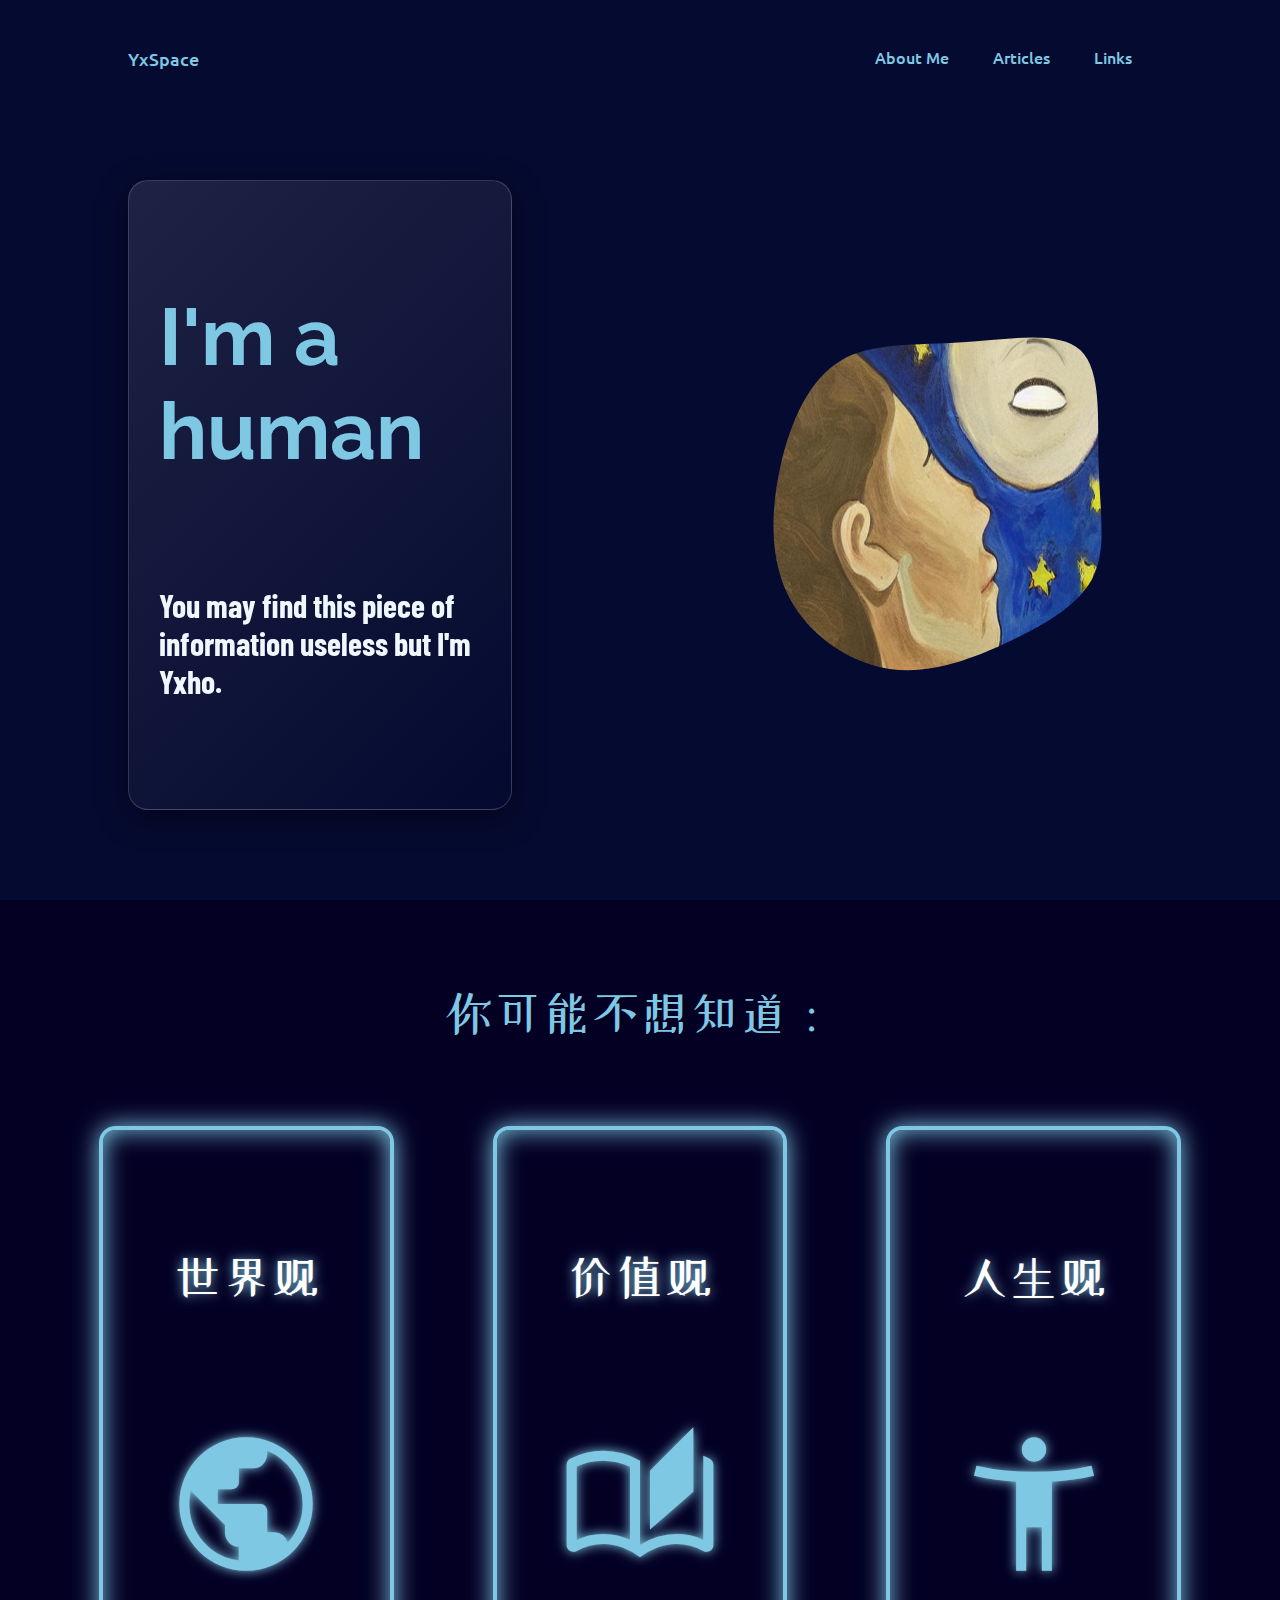
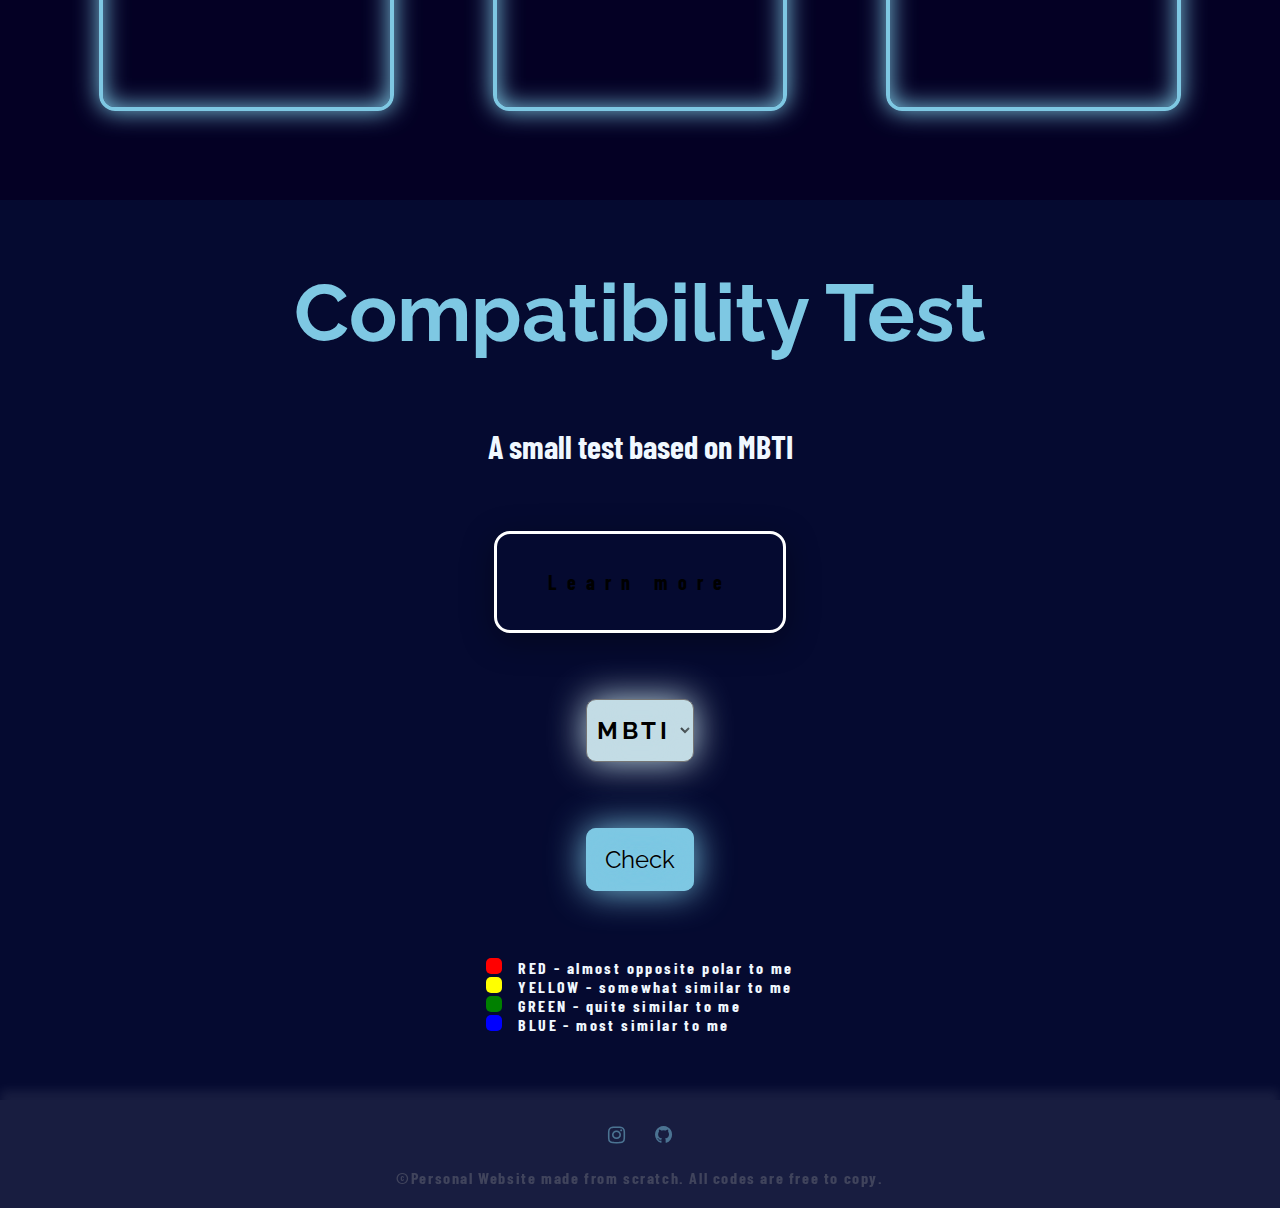
==== index.html @ 9b5974f6 "basic file reader" ====
<!DOCTYPE html>
<html lang="en">
<head>
    <meta charset="UTF-8">
    <meta http-equiv="X-UA-Compatible" content="IE=edge">
    <meta name="viewport" content="width=device-width, initial-scale=1.0">
    <link rel="stylesheet" href="css/commonStyle.css">
    <link rel="stylesheet" href="css/index.css">
    <link rel="stylesheet" href="https://fonts.googleapis.com/css2?family=Material+Symbols+Outlined:opsz,wght,FILL,GRAD@48,400,0,0" />
    <link rel="stylesheet" href="https://cdnjs.cloudflare.com/ajax/libs/font-awesome/4.7.0/css/font-awesome.min.css">
    <title>Yx Space</title>
</head>
<body>
    <header>
        <a href="index.html" class="logo">YxSpace</a>
        <nav>
            <ul class="navLinks">
                <li><a href="index.html">About Me</a></li>
                <li><a href="#">Articles</a></li>
                <li><a href="/subPages/links.html">Links</a></li>
            </ul>
        </nav>
    </header>
    <div class="content1">
        <div class="aboutMe content1ContainerSize">
            <h1>I'm a human</h1>
            <h2>You may find this piece of information useless but I'm Yxho.</h2>
        </div>
        <div class="profilePic content1ContainerSize">
            <img src="images\423219738026201.jpg" alt="randomImage">
        </div>
    </div>
    <div class="content2">
        <p>你可能不想知道：</p>
        <div class="Views">
            <div class="worldView">
                <p>世界观</p>
                <span class="material-symbols-outlined icon">
                    public
                    </span>
            </div>
            <div class="valueView">
                <p>价值观</p>
                <span class="material-symbols-outlined">
                    auto_stories
                    </span>
            </div>
            <div class="lifeView">
                <p>人生观</p>
                <span class="material-symbols-outlined">
                    accessibility_new
                    </span>
            </div>
        </div>
    </div>
    <div class="content3">
        <h1>Compatibility Test</h1>
        <h2>A small test based on MBTI</h2>
        <div id="colorBox">
            <a href="https://personalitymax.com/personality/intp/relationships/">Learn more</a>
          </div>
        <select name="mbti" id="mbti">
            <option disabled selected>MBTI</option>
            <option value="intj" class="intj">intj</option>
            <option value="intp" class="intp">intp</option>
            <option value="entj" class="entj">entj</option>
            <option value="entp" class="entp">entp</option>
            <option value="infj" class="infj">infj</option>
            <option value="infp" class="infp">infp</option>
            <option value="enfj" class="enfj">enfj</option>
            <option value="enfp" class="enfp">enfp</option>
            <option value="istj" class="istj">istj</option>
            <option value="istp" class="istp">istp</option>
            <option value="estj" class="estj">estj</option>
            <option value="estp" class="estp">estp</option>
            <option value="isfj" class="isfj">isfj</option>
            <option value="isfp" class="isfp">isfp</option>
            <option value="esfj" class="esfj">esfj</option>
            <option value="esfp" class="esfp">esfp</option>
          </select>
          <button class="button" onclick="output()">Check</button>
          <div class="MBTICat">
            <p><span style="background-color: red;"></span>RED - almost opposite polar to me</p>
            <p><span style="background-color: yellow;"></span>YELLOW - somewhat similar to me</p>
            <p><span style="background-color: green;"></span>GREEN - quite similar to me</p>
            <p><span style="background-color: blue;"></span>BLUE -  most similar to me</p>
          </div>
    </div>
    <footer>
        <div>
            <a href="https://www.instagram.com/yxho11_27/"><i class="fa fa-instagram"></i></a>
            <a href="https://github.com/yx-05"><i class="fa fa-github"></i></a>
        </div>
        <p>&copy;Personal Website made from scratch. All codes are free to copy.</p>
    </footer>
    <script src="/jsscript/mbtiMatching.js"></script>
</body>
</html>
---- css/commonStyle.css ----
@import url('https://fonts.googleapis.com/css2?family=Ubuntu:wght@500&display=swap');
@import url('https://fonts.googleapis.com/css2?family=Barlow+Condensed:wght@100&family=Raleway:wght@700&family=ZCOOL+XiaoWei&display=swap');

*,
*::before,
*::after { 
    margin: 0; 
    padding: 0; 
    box-sizing: border-box; 
}

body{
    background-color: #050A30;
    position: relative;
    min-height: 100vh;
    display: flex;
    flex-direction: column;
    align-items: center;
    margin: 0;
    padding: 0;
}

li, a{
    font-family: 'Ubuntu', sans-serif;
    font-weight: 500;
    font-size: 16px;
    color:#7EC8E3;
    text-decoration: none;
}

.logo{
    color:#7EC8E3;
    font-size: large;
    cursor: pointer;
}

header{
    height: 10vh;
    width: 100%;
    display: flex;
    justify-content: space-between;
    align-items: center;
    position: absolute;
}

.logo, header nav{
    padding: 0px 10%;
    padding-top: 3vh;
}

.navLinks{
    list-style: none;
}

.navLinks li{
    display: inline-block;
    padding: 0px 20px;
}

.navLinks li a::after{
    content: "";
    background-color: #E9F8F9;
    height: 3px;
    width: 0;
    margin: auto;
    left: 0;
    display: block;
    
}

.navLinks li a:hover:after{
    width: 100%;
    transition: all 0.3s ease 0s;
}

.navLinks li a{
    transition: all 0.3s ease 0s;
}

.navLinks li a:hover{
    color: #E9F8F9;
}

footer{
    position: absolute;
    bottom: 0;
    height: 12vh;
    width: 100%;
    display: flex;
    align-items: center;
    justify-content: space-evenly;
    flex-direction: column;
    overflow: hidden;
    background: rgba(255,255,255,0.08);
    box-shadow: 0px -10px 10px rgba(255,255,255,0.08);
}

footer div a{
    font-size: 1.25em;
    margin: 0px 1vw;
    opacity: 50%;
    transition: all 0.3s ease 0s;
}

footer div a:hover{
    opacity: 100%;
}

footer p{
    color: #9d9d9d;
    opacity: 30%;
    font-family: 'Barlow Condensed', sans-serif;
    letter-spacing: 0.1em;
    font-weight: bold;
}
---- css/index.css ----
@import url('https://fonts.googleapis.com/css2?family=Ubuntu:wght@500&display=swap');
@import url('https://fonts.googleapis.com/css2?family=Barlow+Condensed:wght@100&family=Raleway:wght@700&family=ZCOOL+XiaoWei&display=swap');

.content1{
    display: flex;
    justify-content: space-between;
    align-items: center;
    height: 100vh;
    padding-top: 10vh;
}

.content1ContainerSize{
    width: 50%;
    height: 70vh;
    margin: 50px 10vw;
}

.aboutMe{
    background: linear-gradient(135deg, rgba(255, 255, 255, 0.1), rgba(255, 255, 255, 0));
    backdrop-filter: blur(10px);
    -webkit-backdrop-filter: blur(10px);
    border-radius: 20px;
    border:1px solid rgba(255, 255, 255, 0.18);
    box-shadow: 0 8px 32px 0 rgba(0, 0, 0, 0.37);
    display: flex;
    flex-direction: column;
    align-content: center;
    justify-content: space-evenly;

}

.aboutMe h1, .aboutMe h2{
    margin: 0px 30px;
}

.aboutMe h1, .content3 h1{
    font-size: 5em;
    font-family: 'Raleway', sans-serif;
    color: #7EC8E3;
}

.aboutMe h2, .content3 h2{
    font-size: 2em;
    font-family: 'Barlow Condensed', sans-serif;
    color:aliceblue;
}

.profilePic{
    -webkit-mask-image: url(blob.svg);
    mask-image: url(blob.svg);
    -webkit-mask-repeat: no-repeat;
    mask-repeat: no-repeat;
    mask-position: center;
    -webkit-mask-position: center;
    mask-size: 120%;
    -webkit-mask-size: 120%;
}

.profilePic img{
    width: 100%;
    height: 100%;    
}

.content2{
    background-color: rgb(4, 0, 36);
    height: 100vh;
    width: 100%;
    display: flex;
    flex-direction: column;
    justify-content: space-evenly;
    align-items: center;
}

.content2 p{
    color: #7EC8E3;
    font-size: 3em;
    font-family: 'ZCOOL XiaoWei', sans-serif;
}

.content2 .Views{
    width: 100%;
    display: flex;
    justify-content: space-evenly;
    align-items: center;
}

.content2 .Views div{
    height: 65vh;
    width: 23vw;
    
    cursor: pointer;
    
    text-decoration: none;
    
    border: #7EC8E3 0.25em solid;
    border-radius: 1.0em;
    text-shadow: 0 0 0.125em hsl(0 0% 100% / 0.2), 0 0 0.75em #7EC8E3;
    box-shadow: inset 0 0 1.5em 0 #7EC8E3, 0 0 1.5em 0 #7EC8E3;
    transition: all 0.3s ease 0s;

    display: flex;
    flex-direction: column;
    align-items: center;
    justify-content: space-evenly;
}

.content2 .Views div:hover{
    height: 68vh;
    width: 24vw;
}
.content2 .Views div p{
    font-family: 'ZCOOL XiaoWei', sans-serif;
    color:rgb(255, 255, 255);
    font-size: 3em;
}

.content2 .Views div span{
    color: #7EC8E3;
    font-size: 10rem;
}

.content3{
    height: 100vh;
    width: 100%;
    display: flex;
    flex-direction: column;
    justify-content: space-evenly;
    align-items: center;
    margin-bottom: 12vh;
}

#mbti{
    height: 7vh;
    width: 8.5vw;
    border-radius: 10px;
    background-color: #c3dce5;
    font-family: 'Raleway', sans-serif;
    font-size: 1.5em;
    font-weight: bold;
    letter-spacing: 0.15em;
    text-align: center;
    text-shadow: 0 0 0.125em hsl(0 0% 100% / 0.2), 0 0 0.75em #c3dce5;
    box-shadow: inset 0 0 1.5em 0 #c3dce5, 0 0 1.5em 0 #c3dce5;
    transition: all 0.3s ease 0s;
}

#mbti option{
    font-family: 'Barlow Condensed', sans-serif;
    font-weight: bold;
}

#colorBox{
    padding: 4vh 4vw;
    background-color: #050A30;
    border-radius: 1em;
    border:3px solid rgba(255, 255, 255);
    box-shadow: 0 8px 32px 0 rgba(0, 0, 0, 0.37);
    transition: background-color 3s ease 0s;
}

#colorBox a{
    color: rgb(0, 0, 0);
    font-family: 'Barlow Condensed', sans-serif;
    font-size: 1.25em;
    letter-spacing: 0.5em;
    font-weight: bold;
    transition: all 0.3s ease 0s;
}

#colorBox a:hover{
    color:rgb(117, 117, 117)
}

.button{
    cursor: pointer;
    height: 7vh;
    width: 8.5vw;
    background-color: #7EC8E3;
    font-size: 1.5em;
    font-family: 'Raleway', sans-serif;
    border: none;
    border-radius: 10px;
    text-shadow: 0 0 0.125em hsl(0 0% 100% / 0.2), 0 0 0.75em #7EC8E3;
    box-shadow: inset 0 0 1.5em 0 #7EC8E3, 0 0 1.5em 0 #7EC8E3;
    transition: all 0.3s ease 0s;
}

.button:hover{
    background-color: aliceblue;
}

.MBTICat span{
    width: 1em;
    height: 1em;
    margin-right: 1em;
    display: inline-block;
    border-radius: 5px;
    background-color: white;    
}

.MBTICat p{
    font-family: 'Barlow Condensed', sans-serif;
    font-size: 1em;
    font-weight: bold;
    color: aliceblue;
    letter-spacing: 0.15em;
}
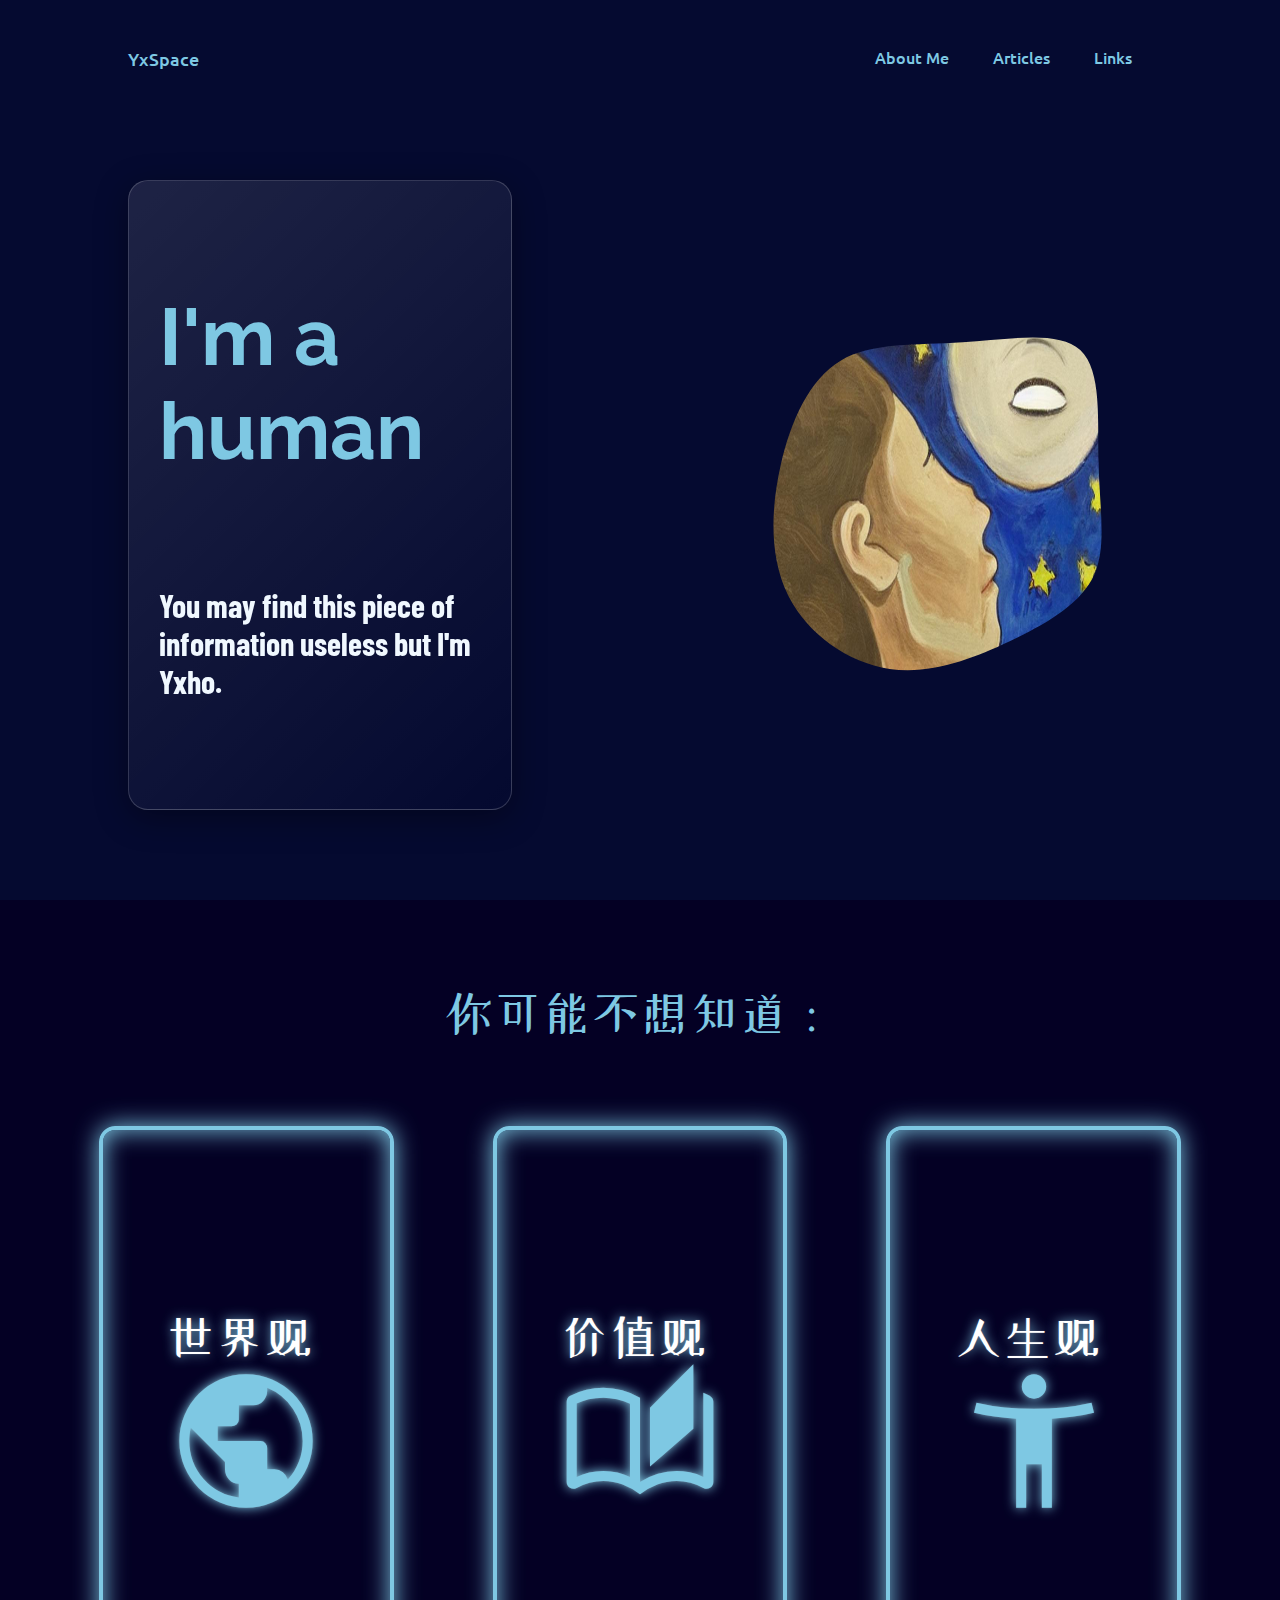
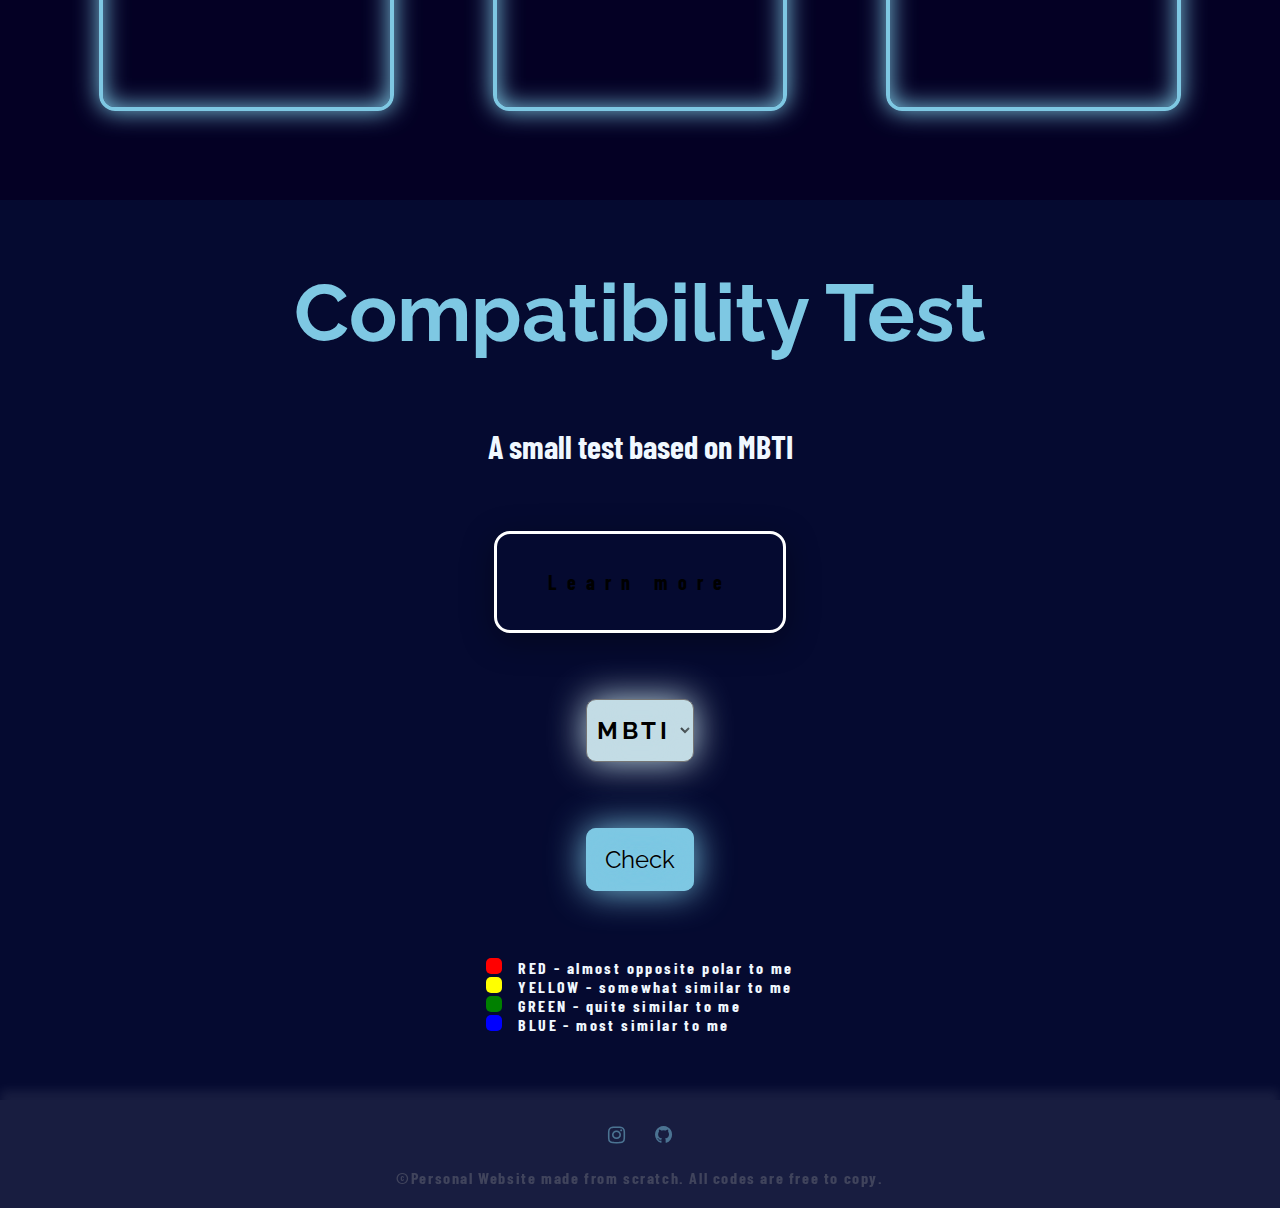
==== commit aaf3047e: "completed the function of articles reading" ====
--- a/index.html
+++ b/index.html
@@ -15,9 +15,9 @@
         <a href="index.html" class="logo">YxSpace</a>
         <nav>
             <ul class="navLinks">
-                <li><a href="index.html">About Me</a></li>
-                <li><a href="#">Articles</a></li>
-                <li><a href="/subPages/links.html">Links</a></li>
+                <li><a href="#">About Me</a></li>
+                <li><a href="subPages/articles.html">Articles</a></li>
+                <li><a href="subPages/links.html">Links</a></li>
             </ul>
         </nav>
     </header>
@@ -33,23 +33,29 @@
     <div class="content2">
         <p>你可能不想知道：</p>
         <div class="Views">
-            <div class="worldView">
+            <div>
+                <a class="worldView" id="yx01" href="/subPages/read.html" onClick="passCode(this.id)">
                 <p>世界观</p>
                 <span class="material-symbols-outlined icon">
                     public
                     </span>
+                </a>
             </div>
-            <div class="valueView">
+            <div>
+                <a class="valueView" id="yx02" href="/subPages/read.html" onClick="passCode(this.id)">
                 <p>价值观</p>
                 <span class="material-symbols-outlined">
                     auto_stories
                     </span>
+                </a>
             </div>
-            <div class="lifeView">
+            <div>
+                <a class="lifeView" id="yx03" href="/subPages/read.html" onClick="passCode(this.id)">
                 <p>人生观</p>
                 <span class="material-symbols-outlined">
                     accessibility_new
                     </span>
+                </a>
             </div>
         </div>
     </div>
@@ -94,5 +100,6 @@
         <p>&copy;Personal Website made from scratch. All codes are free to copy.</p>
     </footer>
     <script src="/jsscript/mbtiMatching.js"></script>
+    <script src="/jsscript/passCode.js"></script>
 </body>
 </html>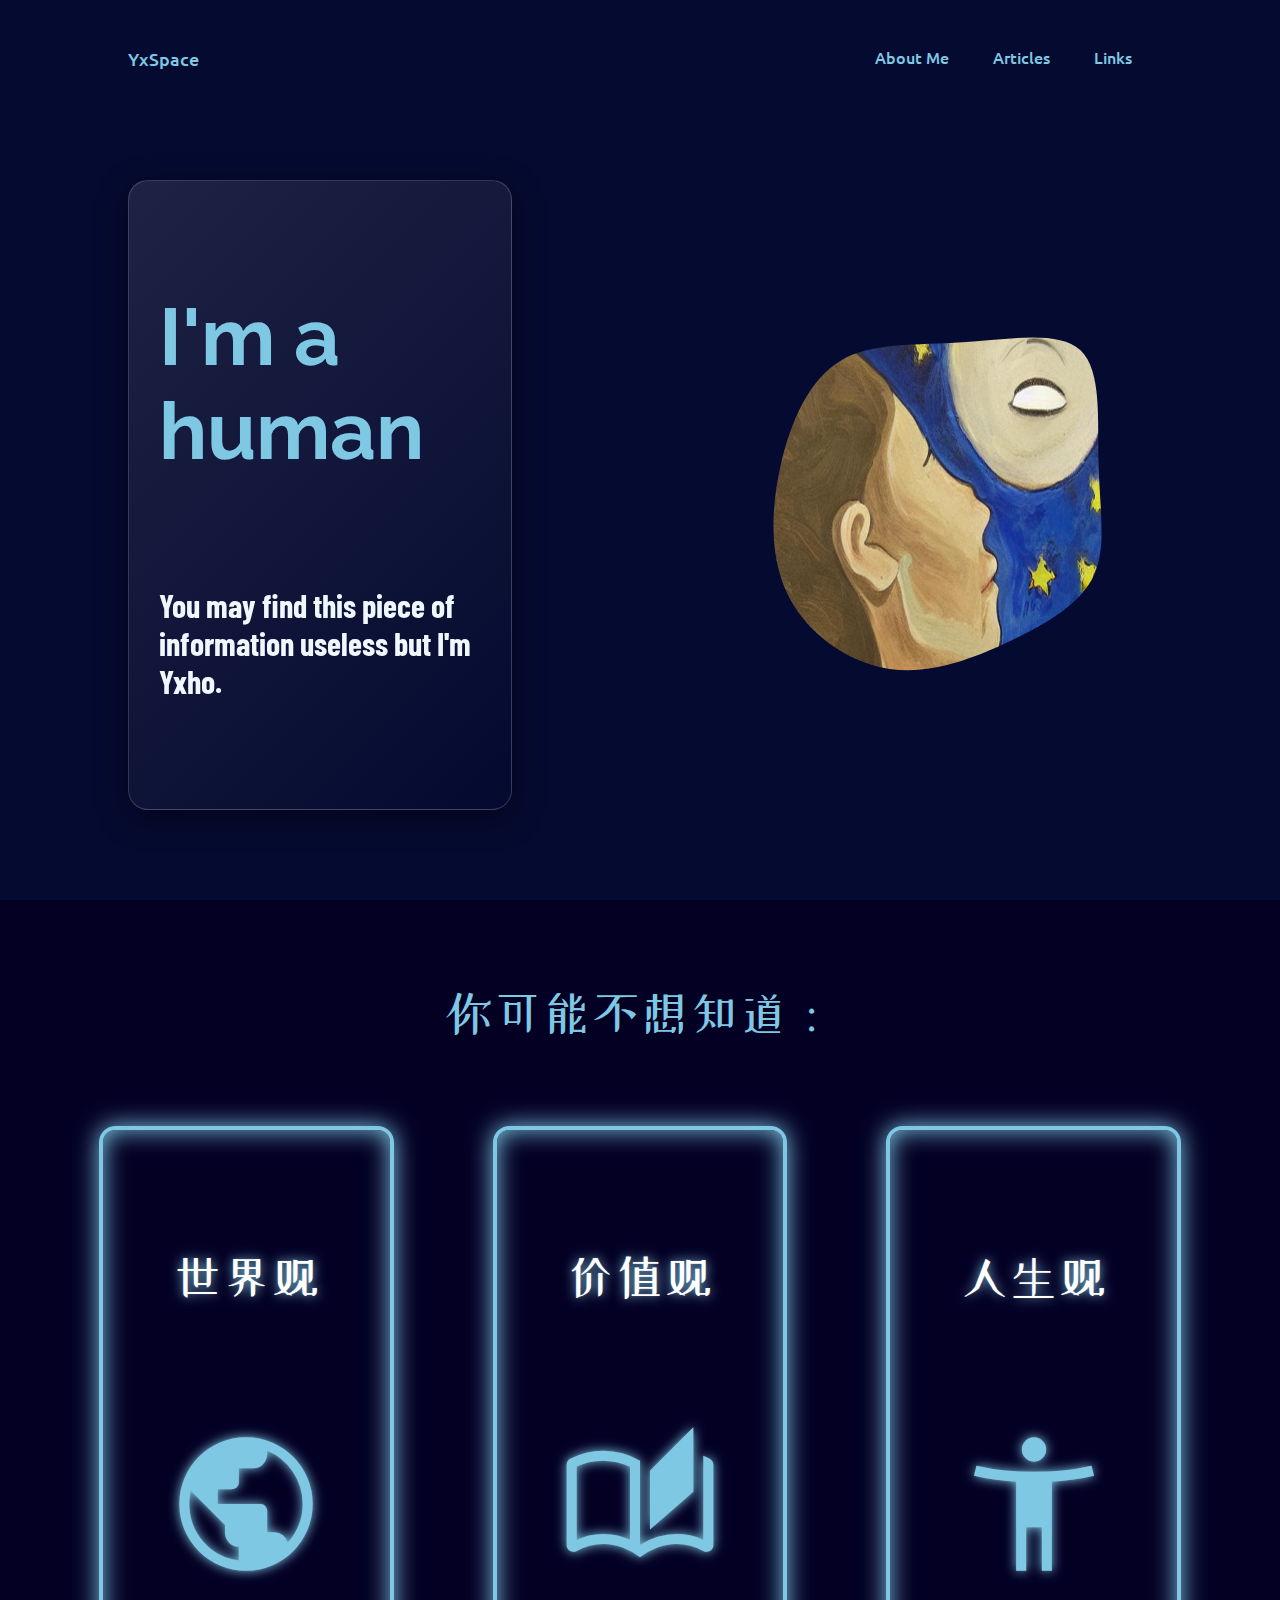
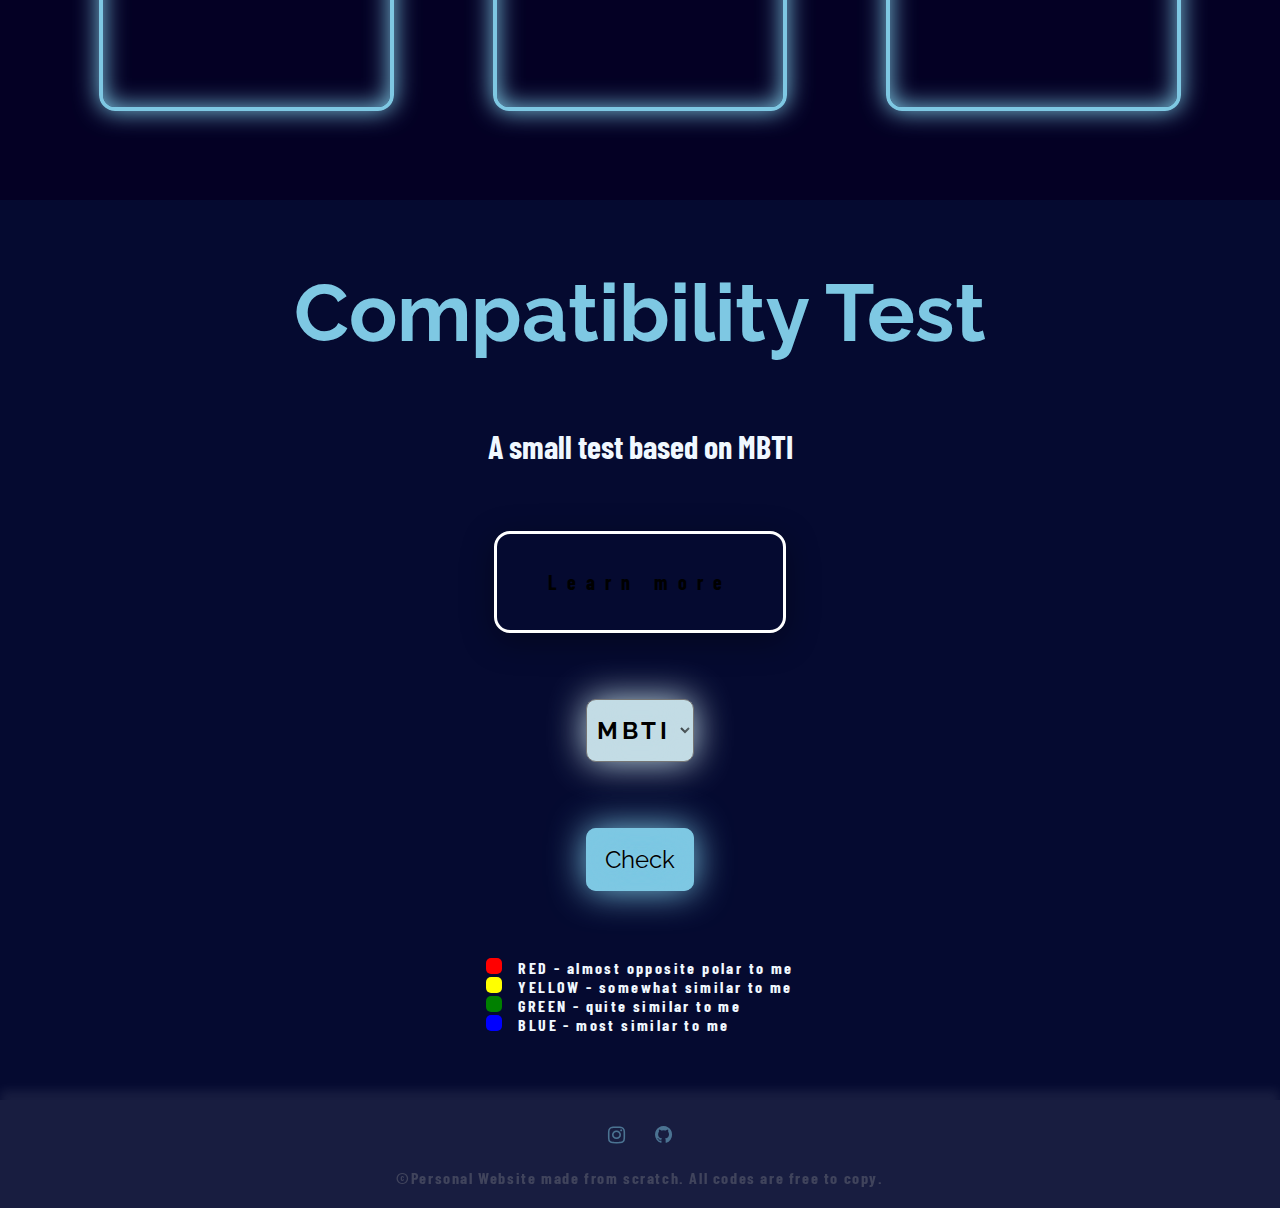
==== commit 38e4282d: "website completed except logo" ====
--- a/index.html
+++ b/index.html
@@ -34,7 +34,7 @@
         <p>你可能不想知道：</p>
         <div class="Views">
             <div>
-                <a class="worldView" id="yx01" href="/subPages/read.html" onClick="passCode(this.id)">
+                <a class="worldView" id="yx01" href="subPages/read.html" onClick="passCode(this.id)">
                 <p>世界观</p>
                 <span class="material-symbols-outlined icon">
                     public
@@ -42,7 +42,7 @@
                 </a>
             </div>
             <div>
-                <a class="valueView" id="yx02" href="/subPages/read.html" onClick="passCode(this.id)">
+                <a class="valueView" id="yx02" href="subPages/read.html" onClick="passCode(this.id)">
                 <p>价值观</p>
                 <span class="material-symbols-outlined">
                     auto_stories
@@ -50,7 +50,7 @@
                 </a>
             </div>
             <div>
-                <a class="lifeView" id="yx03" href="/subPages/read.html" onClick="passCode(this.id)">
+                <a class="lifeView" id="yx03" href="subPages/read.html" onClick="passCode(this.id)">
                 <p>人生观</p>
                 <span class="material-symbols-outlined">
                     accessibility_new
@@ -63,7 +63,7 @@
         <h1>Compatibility Test</h1>
         <h2>A small test based on MBTI</h2>
         <div id="colorBox">
-            <a href="https://personalitymax.com/personality/intp/relationships/">Learn more</a>
+            <a href="https://www.truity.com/personality-type/INTP/relationships">Learn more</a>
           </div>
         <select name="mbti" id="mbti">
             <option disabled selected>MBTI</option>
@@ -99,7 +99,7 @@
         </div>
         <p>&copy;Personal Website made from scratch. All codes are free to copy.</p>
     </footer>
-    <script src="/jsscript/mbtiMatching.js"></script>
-    <script src="/jsscript/passCode.js"></script>
+    <script src="jsscript/mbtiMatching.js"></script>
+    <script src="jsscript/passCode.js"></script>
 </body>
 </html>--- a/css/index.css
+++ b/css/index.css
@@ -97,6 +97,11 @@
     text-shadow: 0 0 0.125em hsl(0 0% 100% / 0.2), 0 0 0.75em #7EC8E3;
     box-shadow: inset 0 0 1.5em 0 #7EC8E3, 0 0 1.5em 0 #7EC8E3;
     transition: all 0.3s ease 0s;
+}
+
+.content2 .Views div a{
+    width: 100%;
+    height: 100%;
 
     display: flex;
     flex-direction: column;
@@ -108,6 +113,7 @@
     height: 68vh;
     width: 24vw;
 }
+
 .content2 .Views div p{
     font-family: 'ZCOOL XiaoWei', sans-serif;
     color:rgb(255, 255, 255);
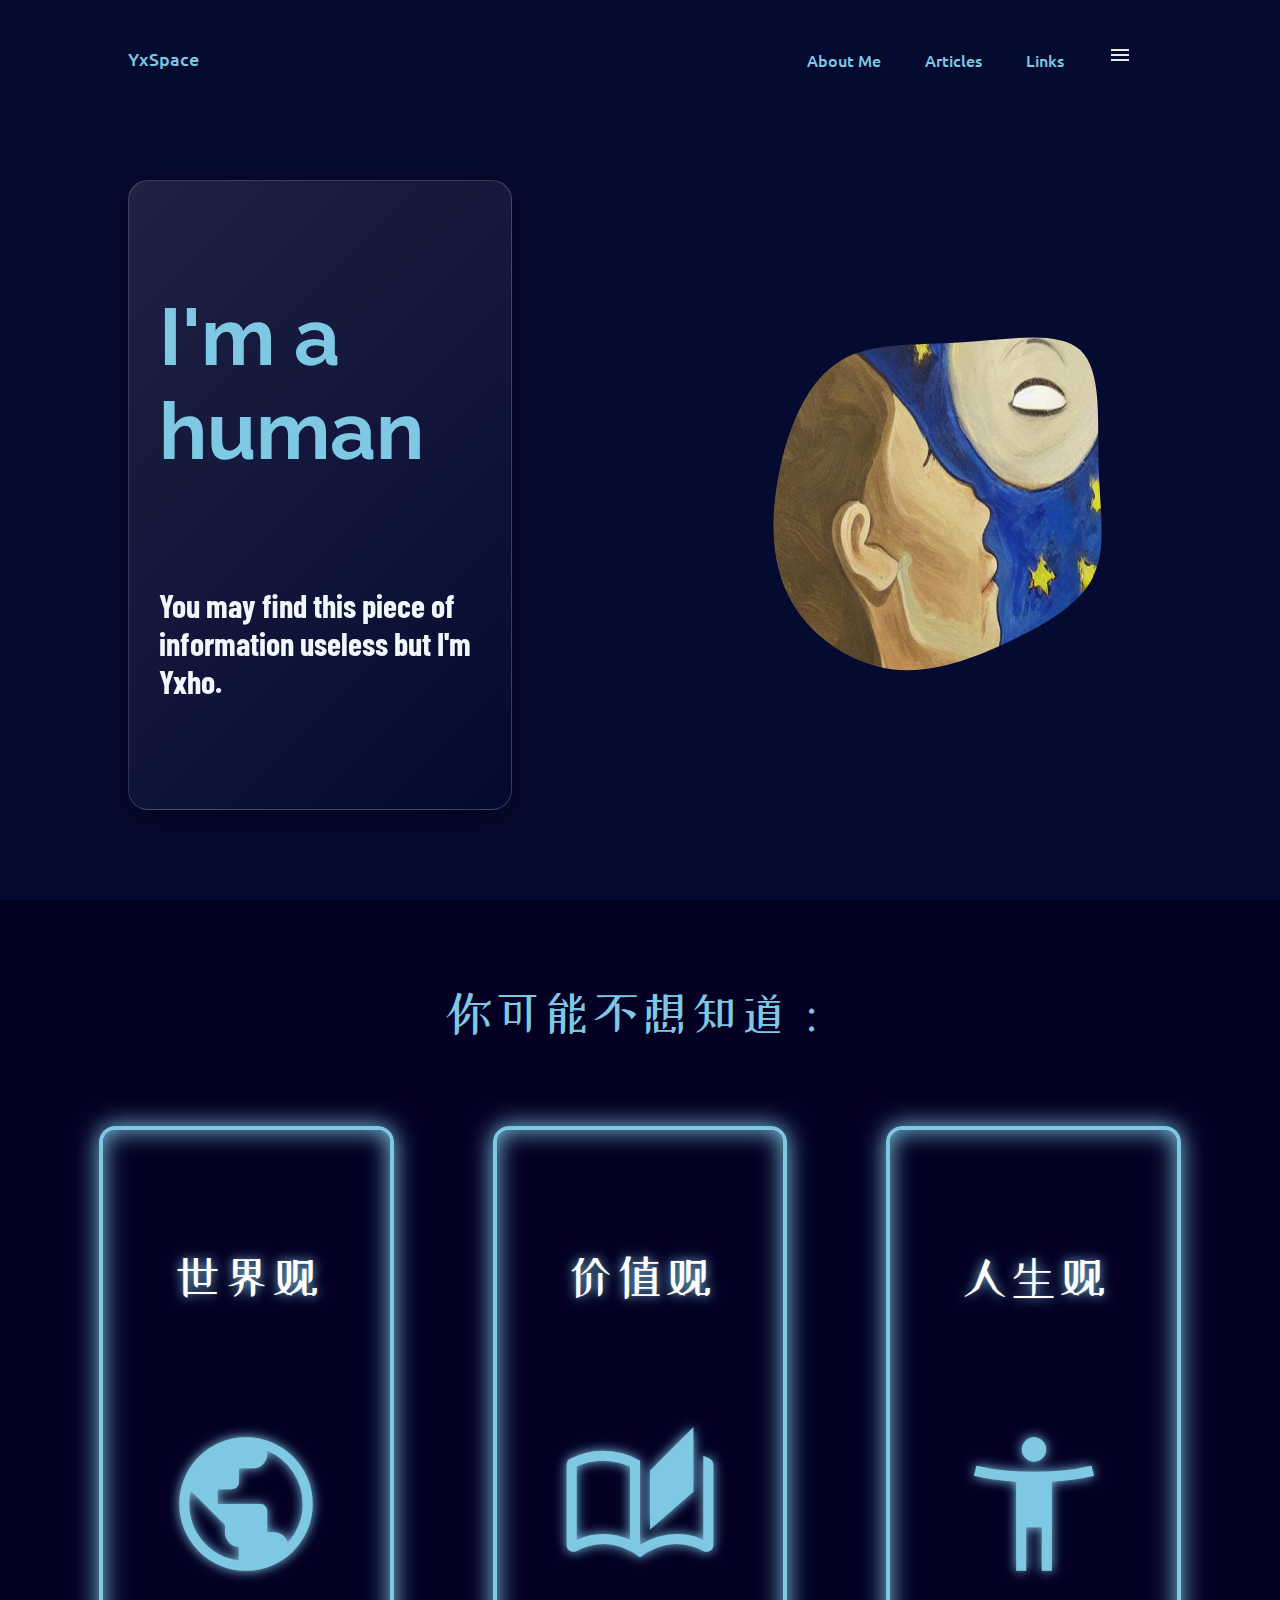
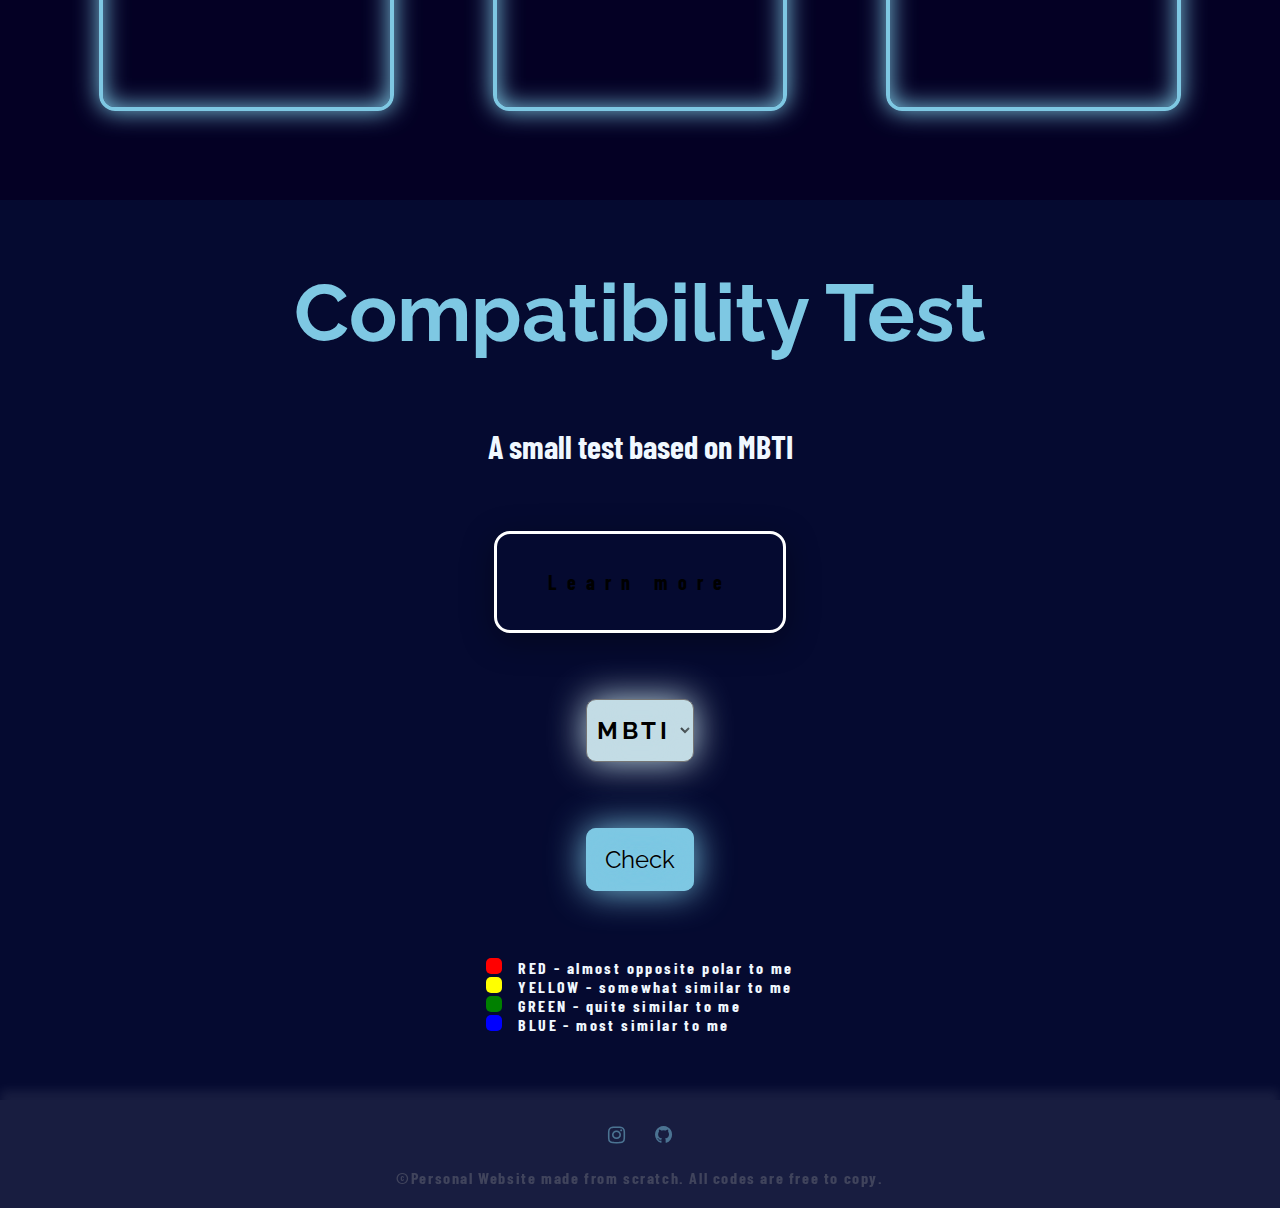
==== commit a1d1f509: "tyring to add a sidebutton" ====
--- a/index.html
+++ b/index.html
@@ -13,21 +13,30 @@
 <body>
     <header>
         <a href="index.html" class="logo">YxSpace</a>
-        <nav>
+        <nav aria-label="desktop view">
             <ul class="navLinks">
                 <li><a href="#">About Me</a></li>
                 <li><a href="subPages/articles.html">Articles</a></li>
                 <li><a href="subPages/links.html">Links</a></li>
+                <li onClick="showSidebar()"><a><svg xmlns="http://www.w3.org/2000/svg" height="24px" viewBox="0 -960 960 960" width="24px" fill="#e8eaed"><path d="M120-240v-80h720v80H120Zm0-200v-80h720v80H120Zm0-200v-80h720v80H120Z"/></svg></a></li>
             </ul>
         </nav>
     </header>
+    <nav aria-label="side bar">
+        <ul class="navLinks sideBar"
+        >
+            <li><a href="#">About Me</a></li>
+            <li><a href="subPages/articles.html">Articles</a></li>
+            <li><a href="subPages/links.html">Links</a></li>
+        </ul>
+    </nav>
     <div class="content1">
         <div class="aboutMe content1ContainerSize">
             <h1>I'm a human</h1>
             <h2>You may find this piece of information useless but I'm Yxho.</h2>
         </div>
         <div class="profilePic content1ContainerSize">
-            <img src="images\423219738026201.jpg" alt="randomImage">
+            <img src="images\423219738026201.jpg" alt="random">
         </div>
     </div>
     <div class="content2">
@@ -101,5 +110,6 @@
     </footer>
     <script src="jsscript/mbtiMatching.js"></script>
     <script src="jsscript/passCode.js"></script>
+    <script scr="jsscript/sideButton.js"></script>
 </body>
 </html>--- a/css/commonStyle.css
+++ b/css/commonStyle.css
@@ -112,4 +112,45 @@
     font-family: 'Barlow Condensed', sans-serif;
     letter-spacing: 0.1em;
     font-weight: bold;
+}
+
+.sideBar{
+    position: fixed;
+    padding: 0;
+    top: 0;
+    right: 0;
+    height: 100vh;
+    width: 60%;
+    z-index: 999;
+    background: linear-gradient(135deg, rgba(255, 255, 255, 0.1), rgba(255, 255, 255, 0));;
+    backdrop-filter: blur(10px);
+    -webkit-backdrop-filter: blur(10px);
+    box-shadow: -10px 0 10px rgba(0, 0, 0, 0.1);
+    display: none;
+    flex-direction: column;
+    align-items: flex-start;
+    justify-content: flex-start;
+}
+
+.sideBar li{
+    width: 100%;
+    height: 50px;
+}
+
+.sideBar a{
+    width: 100%;
+    height: 100%;
+    display: flex;
+    align-items: center;
+}
+
+@media screen and (max-width: 600px) {
+    footer div a{
+        font-size: 1.5em;
+        margin: 0px 2.5vw;
+    }
+    
+    footer p{
+        margin: 0 5% 1% 5%; 
+    }
 }--- a/css/index.css
+++ b/css/index.css
@@ -6,6 +6,7 @@
     justify-content: space-between;
     align-items: center;
     height: 100vh;
+    width: 100%;
     padding-top: 10vh;
 }
 
@@ -210,4 +211,68 @@
     font-weight: bold;
     color: aliceblue;
     letter-spacing: 0.15em;
+}
+
+@media screen and (max-width: 600px) {
+    .content1{
+        padding-left: 5%;
+        padding-right: 5%;
+    }
+    
+    .profilePic{
+        display: none;
+    }
+    
+    .content1ContainerSize{
+        width: 100%;
+        height: 70vh;
+        margin: 50px 0px;
+    }
+    
+    .content2 p{
+        font-size: 2.5em;
+    }
+    
+    .content2 .Views{
+        width: 100%;
+        height: 60vh;
+        display: flex;
+        justify-content: space-between;
+        flex-direction: column;
+        align-items: center;
+    }
+    
+    .content2 .Views div{
+        height: 15vh;
+        width: 60vw;
+    }
+    
+    .content2 .Views div:hover{
+        height: 16vh;
+        width: 61vw;
+    }
+    
+    .content2 .Views div p{
+        font-size: 2.5em;
+    }
+    
+    .content2 .Views div span{
+        display: none;
+    }
+    
+    .content3 h1{
+        font-size: 2.5em;
+    }
+
+    .content3 h2{
+        font-size: 1.5em;
+    }
+    
+    #mbti{
+        width: 50vw;
+    }
+    
+    .button{
+        width: 50vw;
+    }
 }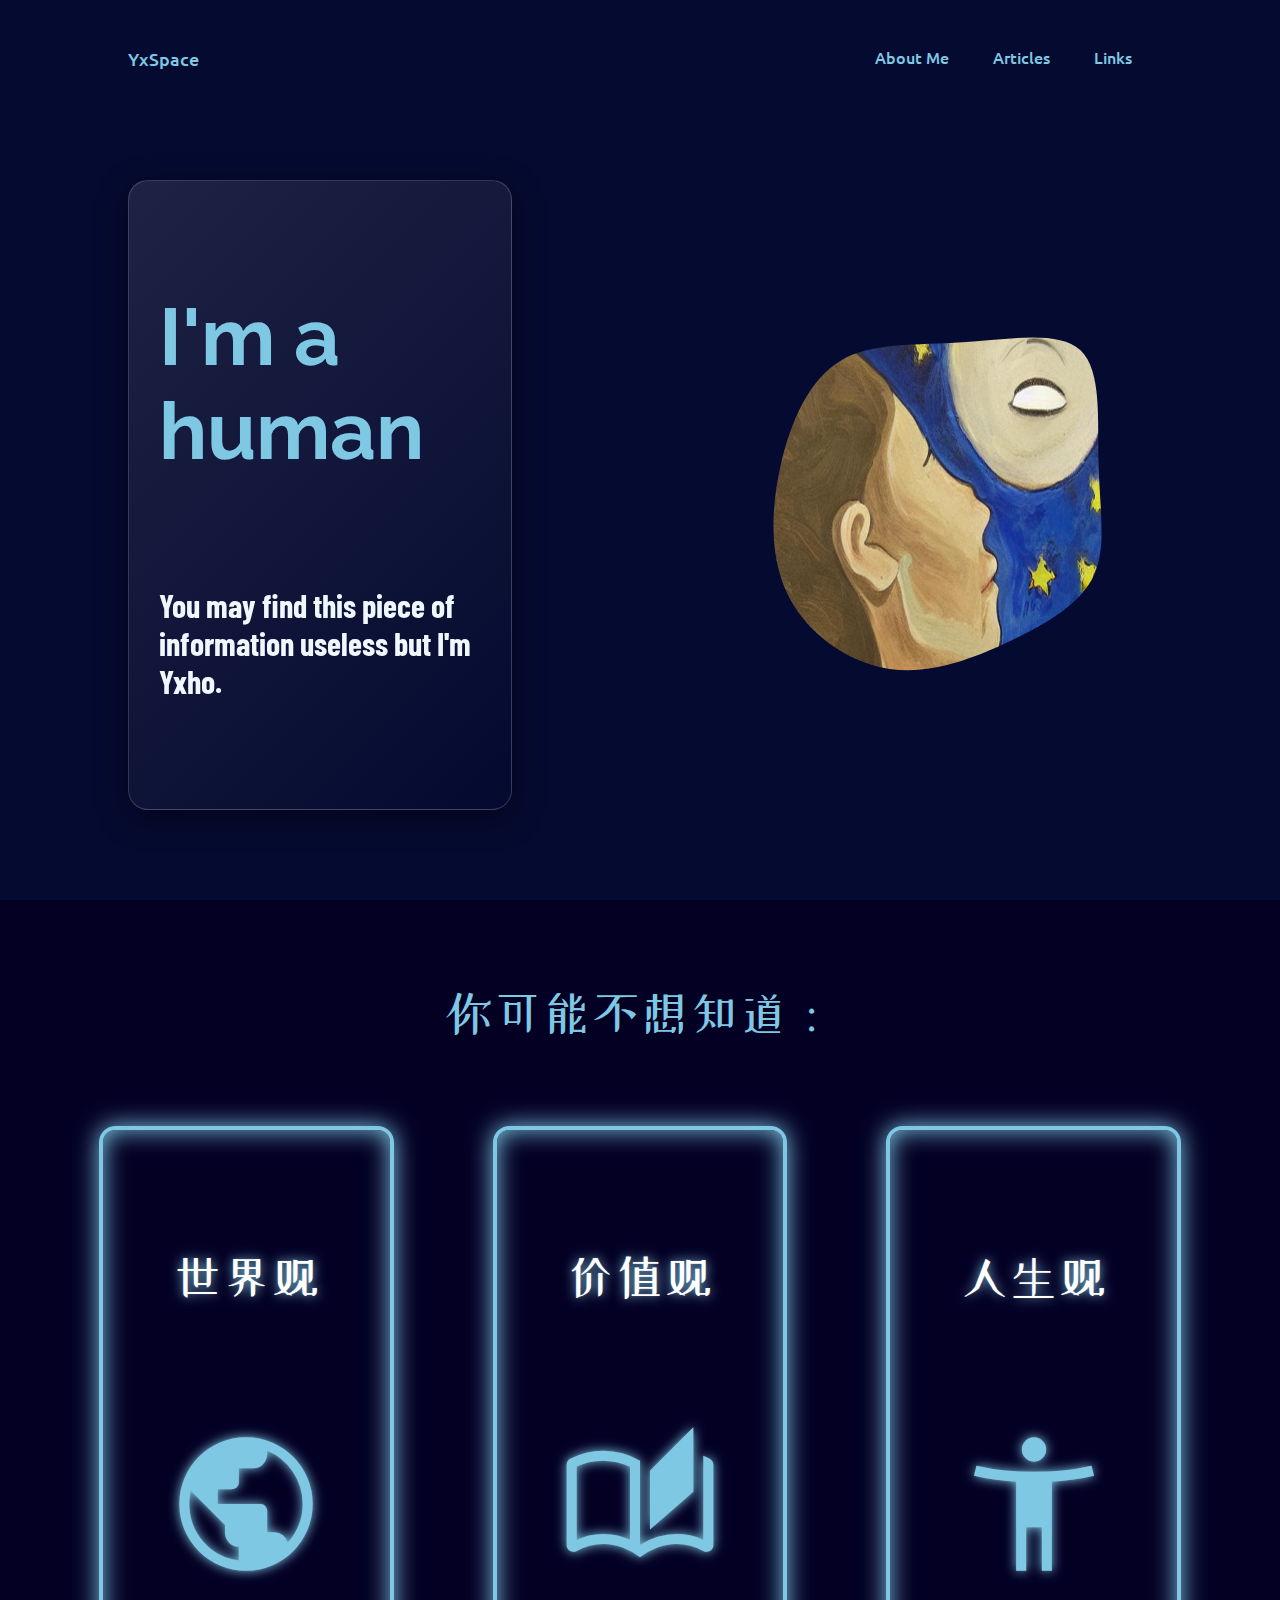
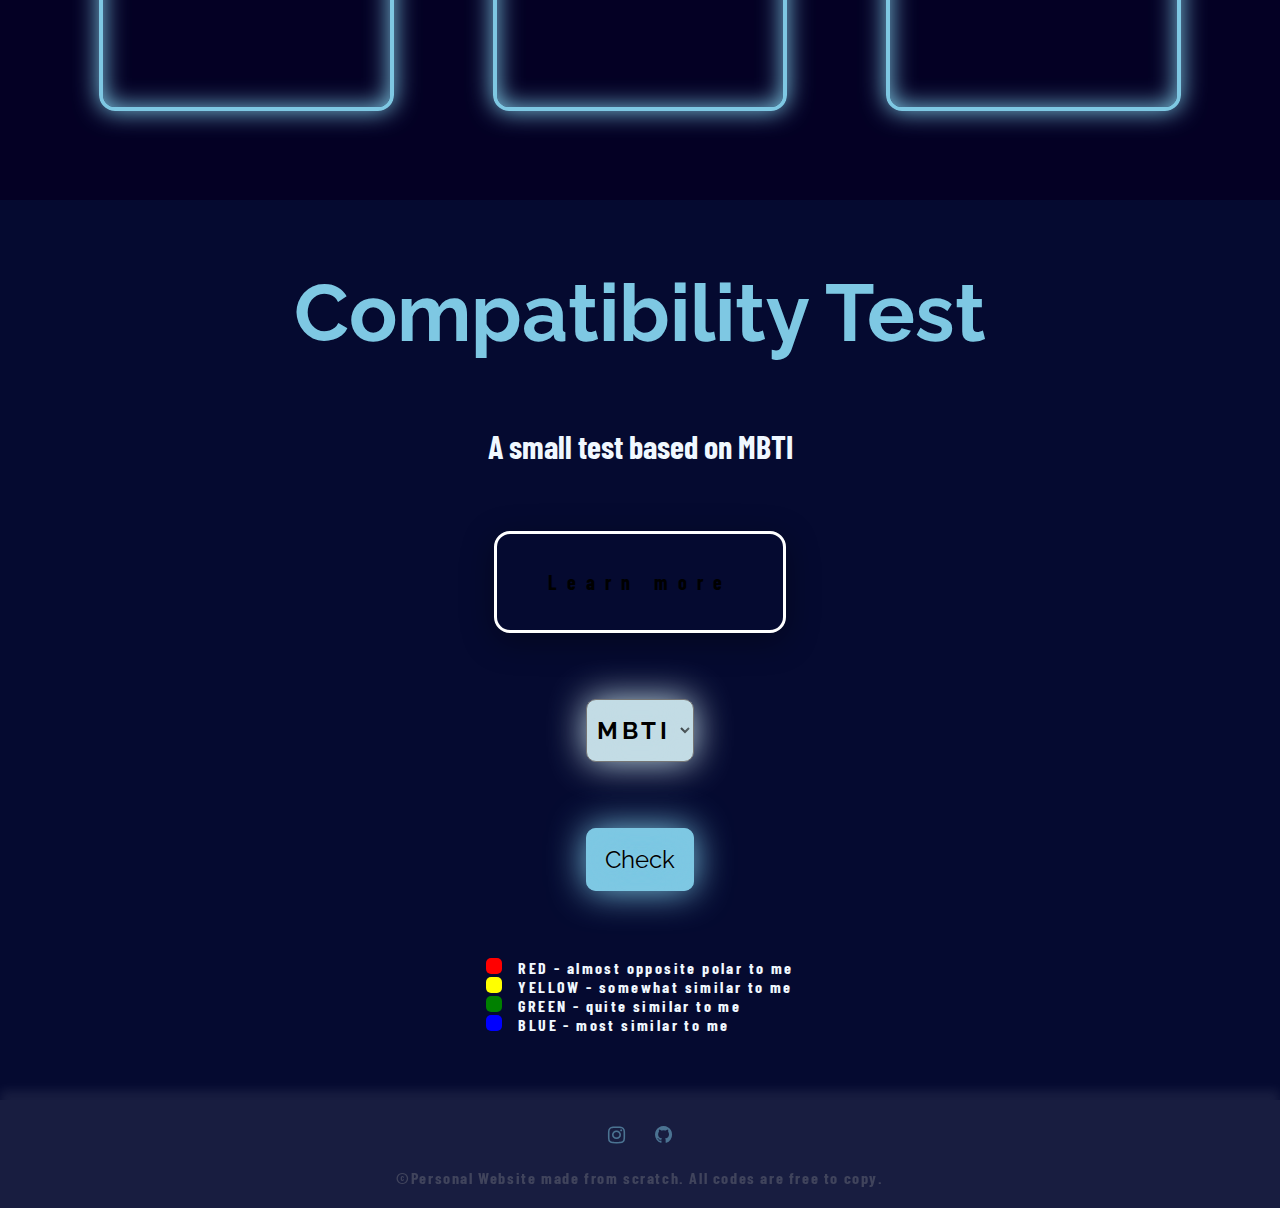
==== commit 08145eb6: "updated sidebar on mobile view" ====
--- a/index.html
+++ b/index.html
@@ -15,16 +15,16 @@
         <a href="index.html" class="logo">YxSpace</a>
         <nav aria-label="desktop view">
             <ul class="navLinks">
-                <li><a href="#">About Me</a></li>
-                <li><a href="subPages/articles.html">Articles</a></li>
-                <li><a href="subPages/links.html">Links</a></li>
-                <li onClick="showSidebar()"><a><svg xmlns="http://www.w3.org/2000/svg" height="24px" viewBox="0 -960 960 960" width="24px" fill="#e8eaed"><path d="M120-240v-80h720v80H120Zm0-200v-80h720v80H120Zm0-200v-80h720v80H120Z"/></svg></a></li>
+                <li class="hideOnMobile"><a href="#">About Me</a></li>
+                <li class="hideOnMobile"><a href="subPages/articles.html">Articles</a></li>
+                <li class="hideOnMobile"><a href="subPages/links.html">Links</a></li>
+                <li class="hideOnDesktop" onClick="showSidebar()"><a><svg xmlns="http://www.w3.org/2000/svg" height="24px" viewBox="0 -960 960 960" width="24px" fill="#e8eaed"><path d="M120-240v-80h720v80H120Zm0-200v-80h720v80H120Zm0-200v-80h720v80H120Z"/></svg></a></li>
             </ul>
         </nav>
     </header>
     <nav aria-label="side bar">
-        <ul class="navLinks sideBar"
-        >
+        <ul class="navLinks sideBar">
+            <li onClick="hideSidebar()"><a href="#"><svg xmlns="http://www.w3.org/2000/svg" height="24px" viewBox="0 -960 960 960" width="24px" fill="#e8eaed"><path d="m256-200-56-56 224-224-224-224 56-56 224 224 224-224 56 56-224 224 224 224-56 56-224-224-224 224Z"/></svg></a></li>
             <li><a href="#">About Me</a></li>
             <li><a href="subPages/articles.html">Articles</a></li>
             <li><a href="subPages/links.html">Links</a></li>
@@ -110,6 +110,6 @@
     </footer>
     <script src="jsscript/mbtiMatching.js"></script>
     <script src="jsscript/passCode.js"></script>
-    <script scr="jsscript/sideButton.js"></script>
+    <script src="jsscript/sideButton.js"></script>
 </body>
 </html>--- a/css/commonStyle.css
+++ b/css/commonStyle.css
@@ -81,6 +81,10 @@
     color: #E9F8F9;
 }
 
+.navLinks .hideOnDesktop{
+    display: none;
+}
+
 footer{
     position: absolute;
     bottom: 0;
@@ -116,7 +120,8 @@
 
 .sideBar{
     position: fixed;
-    padding: 0;
+    padding-top: 20px;
+    padding-left: 10px;
     top: 0;
     right: 0;
     height: 100vh;
@@ -145,6 +150,18 @@
 }
 
 @media screen and (max-width: 600px) {
+    .navLinks .hideOnMobile{
+        display: none;
+    }
+    
+    .navLinks .hideOnDesktop{
+        display: block;
+    }
+
+    .navLinks li a::after{
+        display: none;
+    }
+
     footer div a{
         font-size: 1.5em;
         margin: 0px 2.5vw;
